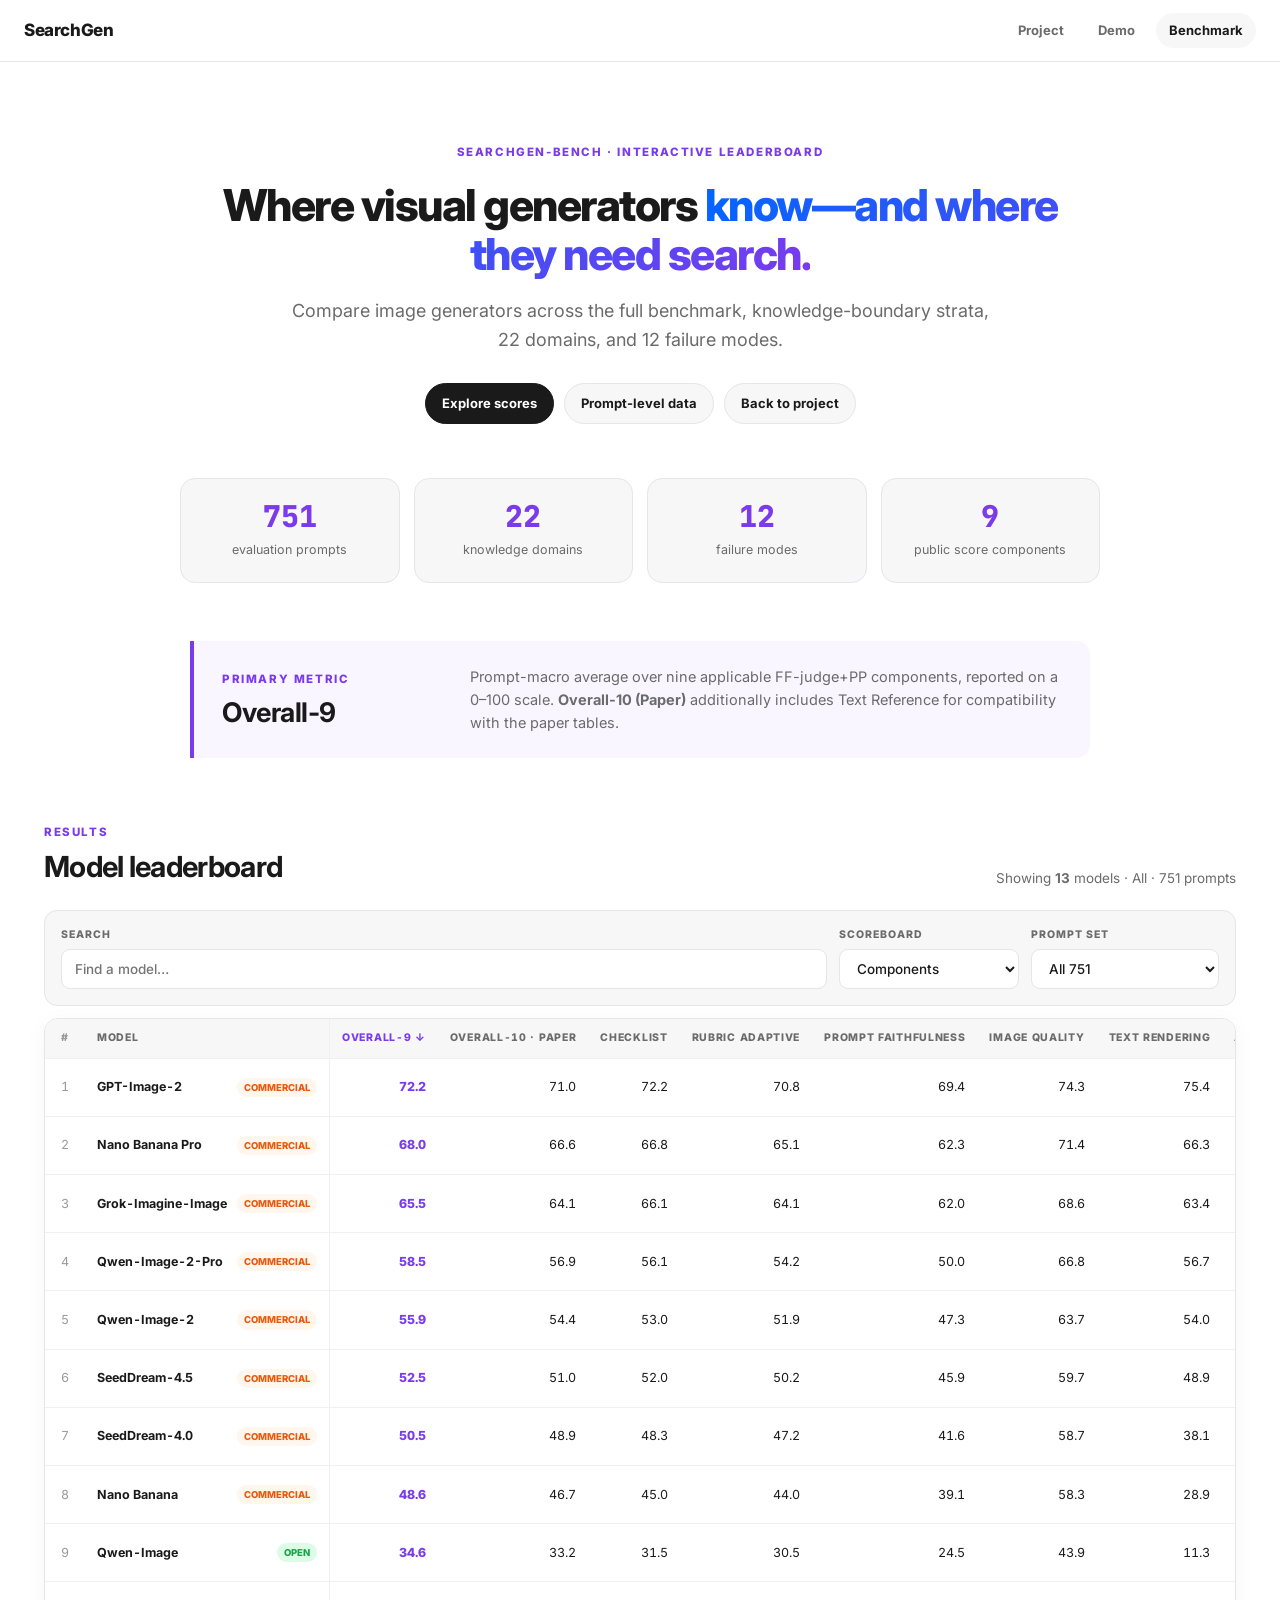
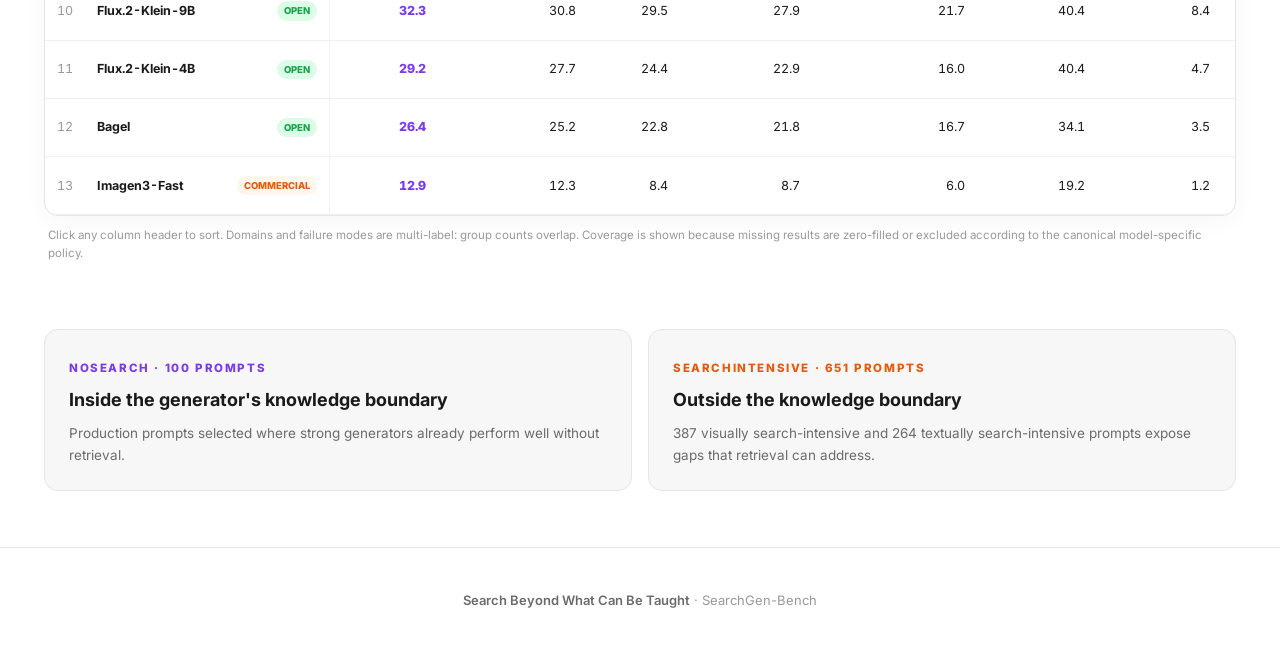
==== benchmark.html @ 84c3282c "Add interactive benchmark leaderboard" ====
<!DOCTYPE html>
<html lang="en">
<head>
<meta charset="UTF-8">
<meta name="viewport" content="width=device-width, initial-scale=1.0">
<title>SearchGen-Bench Leaderboard</title>
<meta name="description" content="SearchGen-Bench model rankings across nine evaluation components, search strata, domains, and failure modes.">
<link rel="preconnect" href="https://fonts.googleapis.com">
<link rel="preconnect" href="https://fonts.gstatic.com" crossorigin>
<link href="https://fonts.googleapis.com/css2?family=Inter:wght@300;400;500;600;700;800&family=JetBrains+Mono:wght@400;500;600&display=swap" rel="stylesheet">
<link rel="stylesheet" href="benchmark.css">
</head>
<body>
<nav class="topbar" aria-label="Primary navigation">
  <a class="brand" href="index.html">SearchGen</a>
  <div class="nav-links">
    <a href="index.html">Project</a>
    <a href="demo.html">Demo</a>
    <a class="active" href="benchmark.html" aria-current="page">Benchmark</a>
  </div>
</nav>

<header class="hero">
  <div class="kicker">SearchGen-Bench · Interactive Leaderboard</div>
  <h1>Where visual generators <span>know—and where they need search.</span></h1>
  <p>Compare image generators across the full benchmark, knowledge-boundary strata, 22 domains, and 12 failure modes.</p>
  <div class="hero-actions">
    <a class="button primary" href="#leaderboard">Explore scores</a>
    <a class="button" href="benchmark-data/prompt_scores.jsonl">Prompt-level data</a>
    <a class="button" href="index.html">Back to project</a>
  </div>
</header>

<main>
  <section class="stat-grid" aria-label="Benchmark summary">
    <article><strong>751</strong><span>evaluation prompts</span></article>
    <article><strong>22</strong><span>knowledge domains</span></article>
    <article><strong>12</strong><span>failure modes</span></article>
    <article><strong>9</strong><span>public score components</span></article>
  </section>

  <section class="metric-note">
    <div>
      <span class="eyebrow">Primary metric</span>
      <h2>Overall-9</h2>
    </div>
    <p>Prompt-macro average over nine applicable FF-judge+PP components, reported on a 0–100 scale. <strong>Overall-10 (Paper)</strong> additionally includes Text Reference for compatibility with the paper tables.</p>
  </section>

  <section id="leaderboard" class="leaderboard-section">
    <div class="section-heading">
      <div>
        <span class="eyebrow">Results</span>
        <h2>Model leaderboard</h2>
      </div>
      <p id="stats-summary">Loading benchmark data…</p>
    </div>

    <div class="controls">
      <label class="search-control">
        <span>Search</span>
        <input id="model-search" type="search" placeholder="Find a model…" autocomplete="off">
      </label>
      <label>
        <span>Scoreboard</span>
        <select id="board-select">
          <option value="components">Components</option>
          <option value="domains">Domains</option>
          <option value="failure_modes">Failure modes</option>
        </select>
      </label>
      <label id="stratum-control">
        <span>Prompt set</span>
        <select id="stratum-select">
          <option value="All">All 751</option>
          <option value="NoSearch">NoSearch · 100</option>
          <option value="SearchIntensive">SearchIntensive · 651</option>
          <option value="VisualSearch">VisualSearch · 387</option>
          <option value="TextualSearch">TextualSearch · 264</option>
        </select>
      </label>
    </div>

    <div class="table-shell">
      <div class="table-scroll" id="table-scroll">
        <table id="leaderboard-table">
          <thead><tr id="table-header"></tr></thead>
          <tbody id="table-body"><tr><td class="message-cell">Loading scores…</td></tr></tbody>
        </table>
      </div>
    </div>
    <p class="table-note">Click any column header to sort. Domains and failure modes are multi-label: group counts overlap. Coverage is shown because missing results are zero-filled or excluded according to the canonical model-specific policy.</p>
  </section>

  <section class="split-note">
    <article>
      <span class="eyebrow">NoSearch · 100 prompts</span>
      <h3>Inside the generator's knowledge boundary</h3>
      <p>Production prompts selected where strong generators already perform well without retrieval.</p>
    </article>
    <article>
      <span class="eyebrow orange">SearchIntensive · 651 prompts</span>
      <h3>Outside the knowledge boundary</h3>
      <p>387 visually search-intensive and 264 textually search-intensive prompts expose gaps that retrieval can address.</p>
    </article>
  </section>
</main>

<footer>
  <a href="index.html">Search Beyond What Can Be Taught</a> · SearchGen-Bench
</footer>
<script type="module" src="benchmark.js"></script>
</body>
</html>
---- benchmark.css ----
*{box-sizing:border-box;margin:0;padding:0}
:root{--bg:#fff;--surface:#f7f7f8;--border:#e5e5ea;--border-lt:#f0f0f0;--text:#1a1a1a;--text2:#6b6b6b;--text3:#999;--accent:#0066ff;--purple:#7c3aed;--green:#16a34a;--green-lt:#dcfce7;--orange:#ea580c;--orange-lt:#fff7ed;--maxw:1240px}
html{scroll-behavior:smooth}
body{background:var(--bg);color:var(--text);font-family:'Inter',-apple-system,sans-serif;line-height:1.6;-webkit-font-smoothing:antialiased}
a{color:var(--accent);text-decoration:none}
a:hover{text-decoration:none}
.topbar{position:sticky;top:0;z-index:50;display:flex;align-items:center;justify-content:space-between;height:62px;padding:0 max(24px,calc((100vw - var(--maxw))/2));background:rgba(255,255,255,.9);border-bottom:1px solid var(--border);backdrop-filter:blur(14px)}
.brand{font-size:17px;font-weight:800;color:var(--text);letter-spacing:-.4px}
.nav-links{display:flex;align-items:center;gap:8px}
.nav-links a{padding:7px 13px;border-radius:100px;color:var(--text2);font-size:13px;font-weight:700}
.nav-links a:hover,.nav-links a.active{background:var(--surface);color:var(--text)}
.hero{max-width:960px;margin:0 auto;padding:76px 24px 48px;text-align:center}
.kicker,.eyebrow{display:inline-block;color:var(--purple);font-size:11.5px;font-weight:800;letter-spacing:1.6px;text-transform:uppercase}
.hero h1{font-size:44px;line-height:1.12;letter-spacing:-1.5px;margin:17px 0 18px;font-weight:800}
.hero h1 span{background:linear-gradient(135deg,var(--accent),var(--purple));-webkit-background-clip:text;color:transparent}
.hero p{max-width:720px;margin:0 auto;color:var(--text2);font-size:18px}
.hero-actions{display:flex;flex-wrap:wrap;justify-content:center;gap:10px;margin-top:28px}
.button{display:inline-flex;align-items:center;padding:9px 16px;border:1px solid var(--border);border-radius:100px;background:var(--surface);color:var(--text);font-size:13px;font-weight:700}
.button:hover{background:#eee}
.button.primary{background:var(--text);border-color:var(--text);color:#fff}
main{max-width:var(--maxw);margin:0 auto;padding:0 24px 56px}
.stat-grid{display:grid;grid-template-columns:repeat(4,1fr);gap:14px;margin:6px auto 58px;max-width:920px}
.stat-grid article{padding:22px;border:1px solid var(--border);border-radius:15px;background:var(--surface);text-align:center}
.stat-grid strong{display:block;font:800 30px/1 'JetBrains Mono',monospace;color:var(--purple)}
.stat-grid span{display:block;margin-top:9px;color:var(--text2);font-size:12.5px}
.metric-note{display:grid;grid-template-columns:220px 1fr;gap:28px;align-items:center;max-width:900px;margin:0 auto 60px;padding:24px 28px;border-left:4px solid var(--purple);border-radius:0 14px 14px 0;background:#f9f6ff}
.metric-note h2{font-size:27px;letter-spacing:-.5px}
.metric-note p{color:var(--text2);font-size:14.5px}
.leaderboard-section{scroll-margin-top:80px}
.section-heading{display:flex;align-items:flex-end;justify-content:space-between;gap:20px;margin-bottom:20px}
.section-heading h2{font-size:29px;letter-spacing:-.7px}
.section-heading p{color:var(--text2);font-size:13.5px;text-align:right}
.controls{display:flex;align-items:flex-end;gap:12px;flex-wrap:wrap;padding:16px;margin-bottom:12px;border:1px solid var(--border);border-radius:13px;background:var(--surface)}
.controls label{display:flex;flex-direction:column;gap:5px}
.controls label>span{color:var(--text2);font-size:10.5px;font-weight:800;letter-spacing:1px;text-transform:uppercase}
.search-control{flex:1;min-width:220px}
input,select{height:40px;padding:0 13px;border:1px solid var(--border);border-radius:9px;background:#fff;color:var(--text);font:500 13.5px 'Inter',sans-serif}
select{min-width:180px}
input:focus,select:focus{outline:2px solid rgba(0,102,255,.2);border-color:var(--accent)}
[hidden]{display:none!important}
.table-shell{border:1px solid var(--border);border-radius:14px;overflow:hidden;background:#fff;box-shadow:0 5px 24px rgba(0,0,0,.04)}
.table-scroll{overflow-x:auto}
table{width:100%;min-width:1180px;border-collapse:collapse;font-variant-numeric:tabular-nums}
th,td{padding:11px 12px;border-bottom:1px solid var(--border-lt);white-space:nowrap;font-size:12.5px;text-align:right}
th{position:sticky;top:0;z-index:2;background:var(--surface);color:var(--text2);font-size:10.5px;font-weight:800;letter-spacing:.7px;text-transform:uppercase;cursor:pointer;user-select:none}
th:hover{color:var(--text)}
tbody tr:hover td{background:#fafafa}
.rank{width:48px;text-align:center;color:var(--text3)}
.model-col{position:sticky;left:0;z-index:1;min-width:215px;text-align:left;background:#fff;border-right:1px solid var(--border-lt)}
th.model-col{z-index:3;background:var(--surface)}
tbody tr:hover .model-col{background:#fafafa}
.model-cell{display:flex;align-items:center;justify-content:space-between;gap:10px}
.model-name{font-weight:700;color:var(--text)}
.model-type{padding:2px 7px;border-radius:100px;font-size:9.5px;font-weight:800;text-transform:uppercase}
.model-type.open{color:var(--green);background:var(--green-lt)}
.model-type.commercial{color:var(--orange);background:var(--orange-lt)}
.primary-score{color:var(--purple);font-weight:800}
.coverage-low{color:var(--orange);font-weight:700}
.coverage-count{display:block;color:var(--text3);font-size:9.5px}
.na{color:var(--text3)}
.message-cell{padding:60px;text-align:center;color:var(--text2)}
.table-note{margin:11px 4px 0;color:var(--text3);font-size:11.5px;line-height:1.55}
.split-note{display:grid;grid-template-columns:1fr 1fr;gap:16px;margin-top:66px}
.split-note article{padding:24px;border:1px solid var(--border);border-radius:14px;background:var(--surface)}
.split-note h3{margin:7px 0 8px;font-size:18px}
.split-note p{color:var(--text2);font-size:13.5px}
.eyebrow.orange{color:var(--orange)}
footer{text-align:center;padding:42px 24px 58px;border-top:1px solid var(--border);color:var(--text3);font-size:13px}
footer a{color:var(--text2);font-weight:600}
@media(max-width:760px){.hero{padding-top:52px}.hero h1{font-size:32px}.hero p{font-size:16px}.stat-grid{grid-template-columns:1fr 1fr}.metric-note{grid-template-columns:1fr}.section-heading{display:block}.section-heading p{text-align:left;margin-top:5px}.split-note{grid-template-columns:1fr}.nav-links a{padding:7px 9px}.controls label{width:100%}select{width:100%}}
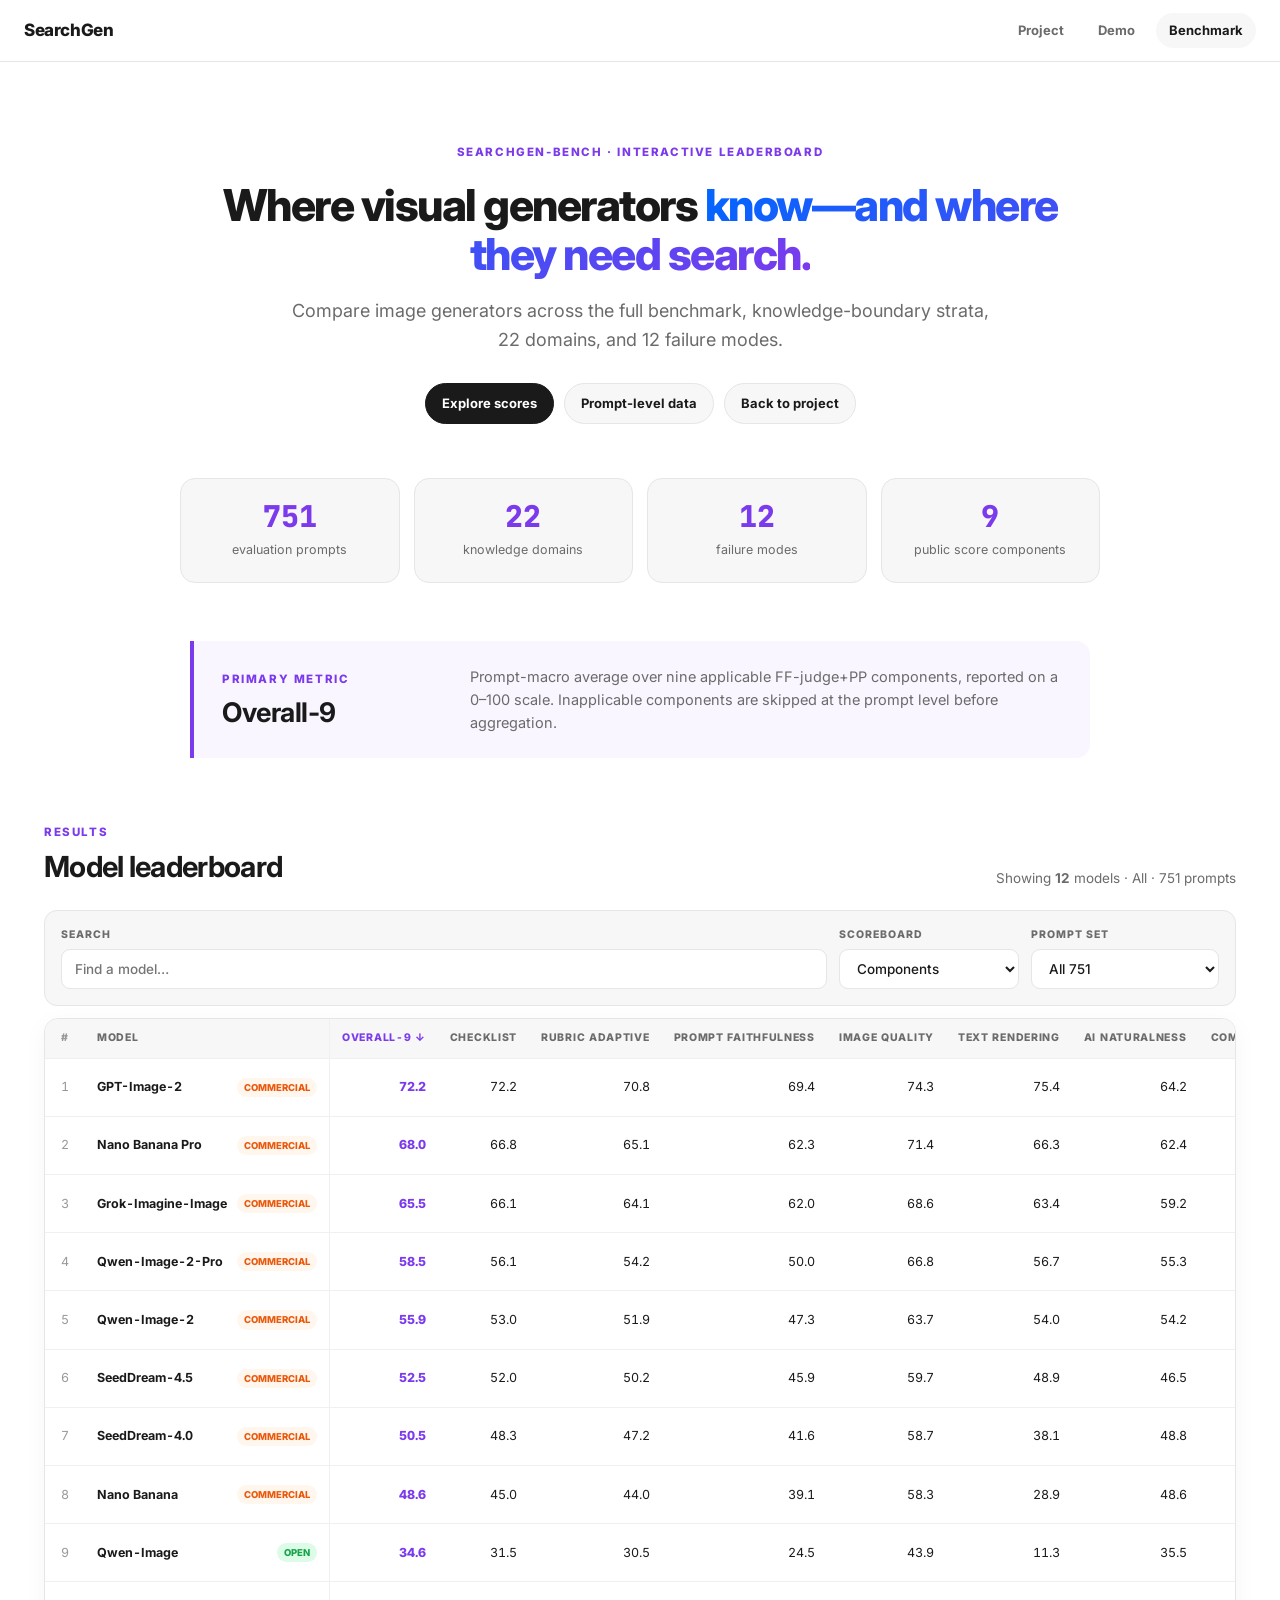
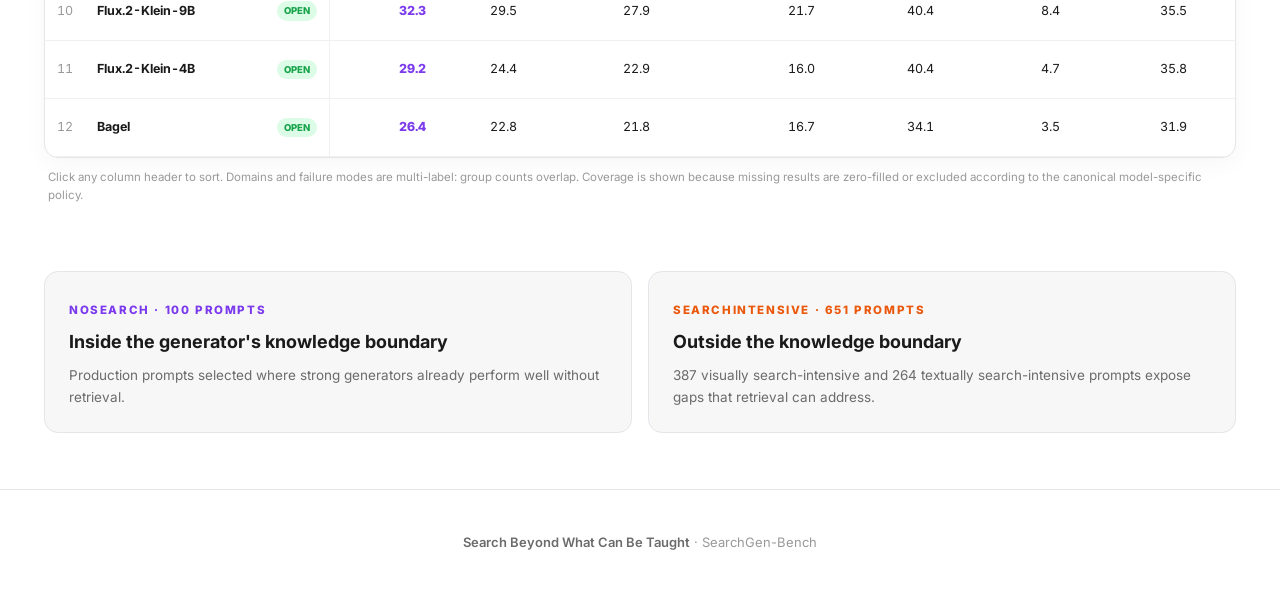
==== commit 4ef87c78: "Refine benchmark scores and taxonomy labels" ====
--- a/benchmark.html
+++ b/benchmark.html
@@ -44,7 +44,7 @@
       <span class="eyebrow">Primary metric</span>
       <h2>Overall-9</h2>
     </div>
-    <p>Prompt-macro average over nine applicable FF-judge+PP components, reported on a 0–100 scale. <strong>Overall-10 (Paper)</strong> additionally includes Text Reference for compatibility with the paper tables.</p>
+    <p>Prompt-macro average over nine applicable FF-judge+PP components, reported on a 0–100 scale. Inapplicable components are skipped at the prompt level before aggregation.</p>
   </section>
 
   <section id="leaderboard" class="leaderboard-section">
@@ -90,6 +90,58 @@
       </div>
     </div>
     <p class="table-note">Click any column header to sort. Domains and failure modes are multi-label: group counts overlap. Coverage is shown because missing results are zero-filled or excluded according to the canonical model-specific policy.</p>
+
+    <section id="domain-glossary" class="taxonomy-panel" hidden>
+      <div class="taxonomy-heading">
+        <div><span class="eyebrow">Reference</span><h3>Domain abbreviations</h3></div>
+        <p>Twenty-two content domains represented in SearchGen-Bench.</p>
+      </div>
+      <div class="glossary-grid">
+        <div><code>ABS</code><span><b>Abstract</b> — Abstract concepts, emotions, and symbolism.</span></div>
+        <div><code>ARC</code><span><b>Architecture</b> — Buildings, structures, interiors, and urban spaces.</span></div>
+        <div><code>ART</code><span><b>Art &amp; Design</b> — Artistic styles, illustration, visual design, and aesthetics.</span></div>
+        <div><code>COM</code><span><b>Commercial</b> — Advertising, branding, marketing, and product imagery.</span></div>
+        <div><code>CUL</code><span><b>Culture</b> — Cultural artifacts, traditions, heritage, and customs.</span></div>
+        <div><code>EDU</code><span><b>Education</b> — Educational diagrams and instructional content.</span></div>
+        <div><code>FAS</code><span><b>Fashion</b> — Apparel, accessories, style, and textiles.</span></div>
+        <div><code>FOO</code><span><b>Food</b> — Cuisine, dishes, ingredients, and culinary arts.</span></div>
+        <div><code>GAM</code><span><b>Gaming</b> — Video games, virtual worlds, and game characters.</span></div>
+        <div><code>HIS</code><span><b>History</b> — Historical events, figures, periods, and artifacts.</span></div>
+        <div><code>INF</code><span><b>Information Design</b> — Data visualization, infographics, and diagrams.</span></div>
+        <div><code>MED</code><span><b>Medical</b> — Anatomy, medical illustration, and health.</span></div>
+        <div><code>MIL</code><span><b>Military</b> — Weapons, military equipment, and warfare.</span></div>
+        <div><code>MUS</code><span><b>Music</b> — Instruments, performances, and music-related imagery.</span></div>
+        <div><code>OBJ</code><span><b>Objects</b> — Products, everyday objects, and artifacts.</span></div>
+        <div><code>OTH</code><span><b>Other</b> — Miscellaneous or uncategorized content.</span></div>
+        <div><code>PEO</code><span><b>People</b> — Portraits, human figures, and fashion on people.</span></div>
+        <div><code>PSY</code><span><b>Psychology</b> — Mental states and psychological concepts.</span></div>
+        <div><code>SCI</code><span><b>Science &amp; Nature</b> — Biology, physics, natural phenomena, and scientific illustration.</span></div>
+        <div><code>SPO</code><span><b>Sports</b> — Athletics, sports, fitness, and recreation.</span></div>
+        <div><code>TEC</code><span><b>Technology</b> — Devices, interfaces, software, and technical diagrams.</span></div>
+        <div><code>TXT</code><span><b>Text &amp; Typography</b> — Text-heavy content, calligraphy, typography, and signage.</span></div>
+      </div>
+    </section>
+
+    <section id="failure-glossary" class="taxonomy-panel" hidden>
+      <div class="taxonomy-heading">
+        <div><span class="eyebrow">Reference</span><h3>Failure-mode abbreviations</h3></div>
+        <p>Twelve recurring categories distilled from real production requests.</p>
+      </div>
+      <div class="glossary-grid">
+        <div><code>TK-R</code><span><b>Temporal — Recent</b> — Newly emerged or recently changed entities, events, products, and trends.</span></div>
+        <div><code>TK-C</code><span><b>Temporal — Current</b> — Up-to-date states such as rankings, live events, locations, or social conditions.</span></div>
+        <div><code>EIK</code><span><b>Entity &amp; IP Knowledge</b> — Accurate identity and appearance of named people, characters, brands, products, or landmarks.</span></div>
+        <div><code>CSV</code><span><b>Concept &amp; Symbol Visualization</b> — Precise concepts, flags, symbols, and diagrams requiring exact representation.</span></div>
+        <div><code>FHA</code><span><b>Factual &amp; Historical Accuracy</b> — Correct facts, periods, artifacts, scientific details, and historical depictions.</span></div>
+        <div><code>CS</code><span><b>Cultural Specificity</b> — Authentic culture-bound practices, aesthetics, artifacts, and conventions.</span></div>
+        <div><code>VUR</code><span><b>Visual / UI / UX</b> — Specific interfaces, layouts, rendering conventions, spatial logic, and visual relationships.</span></div>
+        <div><code>DVZ</code><span><b>Data Visualization</b> — Accurate charts, graphs, timelines, diagrams, and infographics.</span></div>
+        <div><code>THG</code><span><b>Text / Typography</b> — Correct, readable, and stylistically appropriate text rendered inside images.</span></div>
+        <div><code>CCS</code><span><b>Complex Composite</b> — Coherent multi-element scenes, spatial arrangements, and cross-concept compositions.</span></div>
+        <div><code>VUA</code><span><b>Vague / Abstract</b> — Visualizing underspecified ideas, moods, metaphors, and abstract concepts.</span></div>
+        <div><code>IRR</code><span><b>Implicit Reasoning</b> — Requirements that must be inferred rather than stated directly, including contextual and relational constraints.</span></div>
+      </div>
+    </section>
   </section>
 
   <section class="split-note">
--- a/benchmark.css
+++ b/benchmark.css
@@ -60,6 +60,15 @@
 .na{color:var(--text3)}
 .message-cell{padding:60px;text-align:center;color:var(--text2)}
 .table-note{margin:11px 4px 0;color:var(--text3);font-size:11.5px;line-height:1.55}
+.taxonomy-panel{margin-top:24px;padding:22px;border:1px solid var(--border);border-radius:14px;background:var(--surface)}
+.taxonomy-heading{display:flex;align-items:flex-end;justify-content:space-between;gap:20px;margin-bottom:16px}
+.taxonomy-heading h3{font-size:20px;letter-spacing:-.35px}
+.taxonomy-heading p{max-width:390px;color:var(--text2);font-size:12.5px;text-align:right}
+.glossary-grid{display:grid;grid-template-columns:1fr 1fr;gap:8px 22px}
+.glossary-grid>div{display:grid;grid-template-columns:54px 1fr;gap:10px;align-items:start;padding:9px 0;border-top:1px solid var(--border)}
+.glossary-grid code{color:var(--purple);font:700 12px 'JetBrains Mono',monospace}
+.glossary-grid span{color:var(--text2);font-size:12px;line-height:1.5}
+.glossary-grid b{color:var(--text);font-weight:700}
 .split-note{display:grid;grid-template-columns:1fr 1fr;gap:16px;margin-top:66px}
 .split-note article{padding:24px;border:1px solid var(--border);border-radius:14px;background:var(--surface)}
 .split-note h3{margin:7px 0 8px;font-size:18px}
@@ -67,4 +76,4 @@
 .eyebrow.orange{color:var(--orange)}
 footer{text-align:center;padding:42px 24px 58px;border-top:1px solid var(--border);color:var(--text3);font-size:13px}
 footer a{color:var(--text2);font-weight:600}
-@media(max-width:760px){.hero{padding-top:52px}.hero h1{font-size:32px}.hero p{font-size:16px}.stat-grid{grid-template-columns:1fr 1fr}.metric-note{grid-template-columns:1fr}.section-heading{display:block}.section-heading p{text-align:left;margin-top:5px}.split-note{grid-template-columns:1fr}.nav-links a{padding:7px 9px}.controls label{width:100%}select{width:100%}}
+@media(max-width:760px){.hero{padding-top:52px}.hero h1{font-size:32px}.hero p{font-size:16px}.stat-grid{grid-template-columns:1fr 1fr}.metric-note{grid-template-columns:1fr}.section-heading,.taxonomy-heading{display:block}.section-heading p,.taxonomy-heading p{text-align:left;margin-top:5px}.glossary-grid{grid-template-columns:1fr}.split-note{grid-template-columns:1fr}.nav-links a{padding:7px 9px}.controls label{width:100%}select{width:100%}}
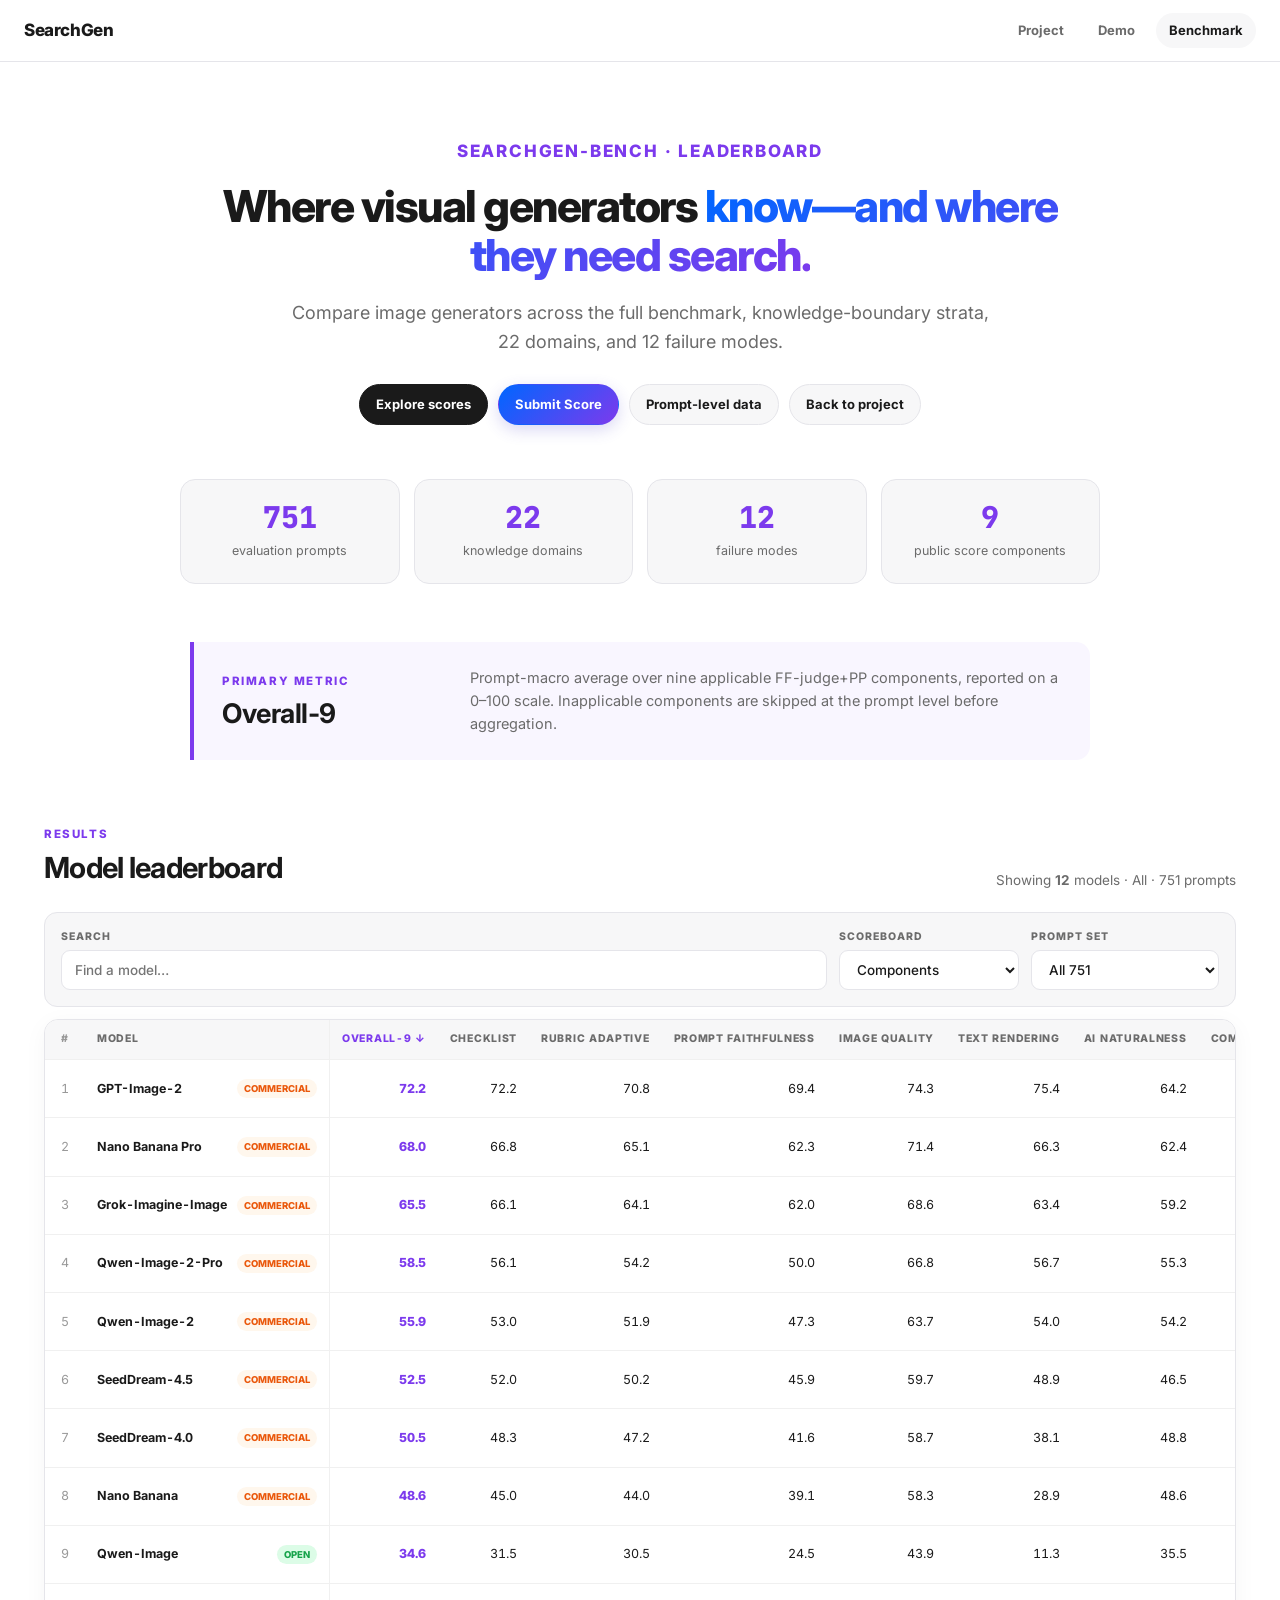
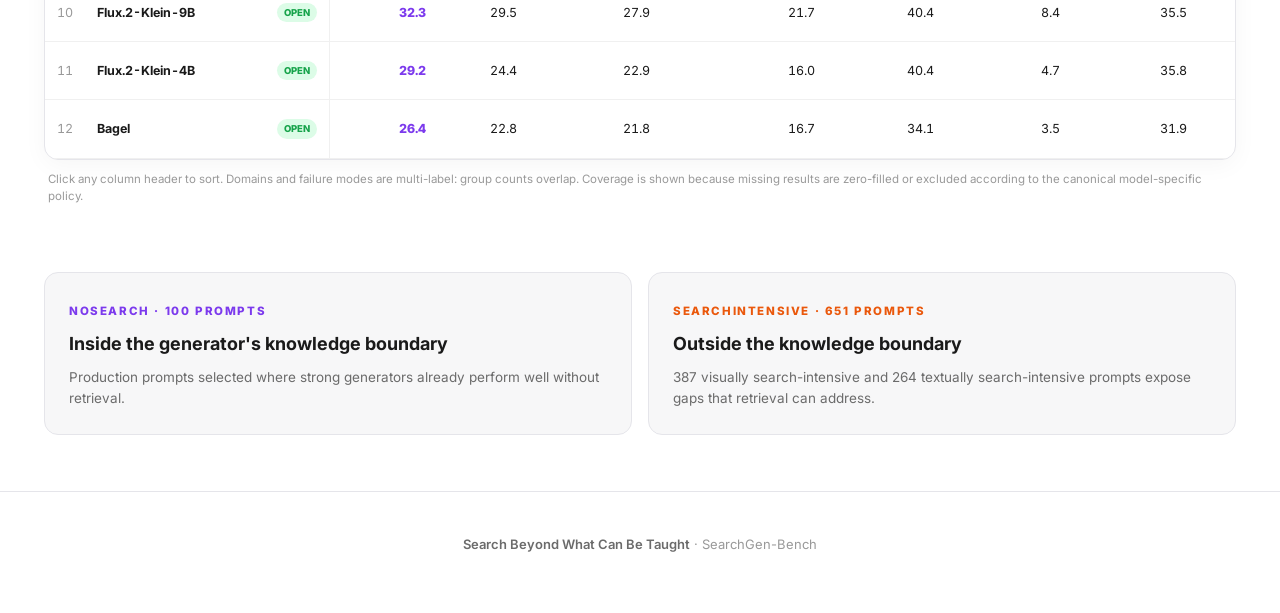
==== commit 2a1b5db0: "Add benchmark score submission action" ====
--- a/benchmark.html
+++ b/benchmark.html
@@ -21,11 +21,12 @@
 </nav>
 
 <header class="hero">
-  <div class="kicker">SearchGen-Bench · Interactive Leaderboard</div>
+  <div class="kicker">SearchGen-Bench · LeaderBoard</div>
   <h1>Where visual generators <span>know—and where they need search.</span></h1>
   <p>Compare image generators across the full benchmark, knowledge-boundary strata, 22 domains, and 12 failure modes.</p>
   <div class="hero-actions">
     <a class="button primary" href="#leaderboard">Explore scores</a>
+    <a class="button submit" href="mailto:jasper.whz@outlook.com?subject=SearchGen-Bench%20Score%20Submission&amp;body=Hello%2C%0A%0AI%20would%20like%20to%20submit%20a%20score%20to%20SearchGen-Bench.%0A%0AModel%20name%3A%0AOrganization%3A%0AContact%3A%0AResult%20or%20artifact%20link%3A%0A%0AThank%20you.">Submit Score</a>
     <a class="button" href="benchmark-data/prompt_scores.jsonl">Prompt-level data</a>
     <a class="button" href="index.html">Back to project</a>
   </div>
--- a/benchmark.css
+++ b/benchmark.css
@@ -11,6 +11,7 @@
 .nav-links a:hover,.nav-links a.active{background:var(--surface);color:var(--text)}
 .hero{max-width:960px;margin:0 auto;padding:76px 24px 48px;text-align:center}
 .kicker,.eyebrow{display:inline-block;color:var(--purple);font-size:11.5px;font-weight:800;letter-spacing:1.6px;text-transform:uppercase}
+.hero .kicker{font-size:17px;letter-spacing:1.8px}
 .hero h1{font-size:44px;line-height:1.12;letter-spacing:-1.5px;margin:17px 0 18px;font-weight:800}
 .hero h1 span{background:linear-gradient(135deg,var(--accent),var(--purple));-webkit-background-clip:text;color:transparent}
 .hero p{max-width:720px;margin:0 auto;color:var(--text2);font-size:18px}
@@ -18,6 +19,8 @@
 .button{display:inline-flex;align-items:center;padding:9px 16px;border:1px solid var(--border);border-radius:100px;background:var(--surface);color:var(--text);font-size:13px;font-weight:700}
 .button:hover{background:#eee}
 .button.primary{background:var(--text);border-color:var(--text);color:#fff}
+.button.submit{background:linear-gradient(135deg,var(--accent),var(--purple));border-color:transparent;color:#fff;box-shadow:0 5px 16px rgba(70,60,200,.2)}
+.button.submit:hover{box-shadow:0 8px 22px rgba(70,60,200,.32);transform:translateY(-1px)}
 main{max-width:var(--maxw);margin:0 auto;padding:0 24px 56px}
 .stat-grid{display:grid;grid-template-columns:repeat(4,1fr);gap:14px;margin:6px auto 58px;max-width:920px}
 .stat-grid article{padding:22px;border:1px solid var(--border);border-radius:15px;background:var(--surface);text-align:center}
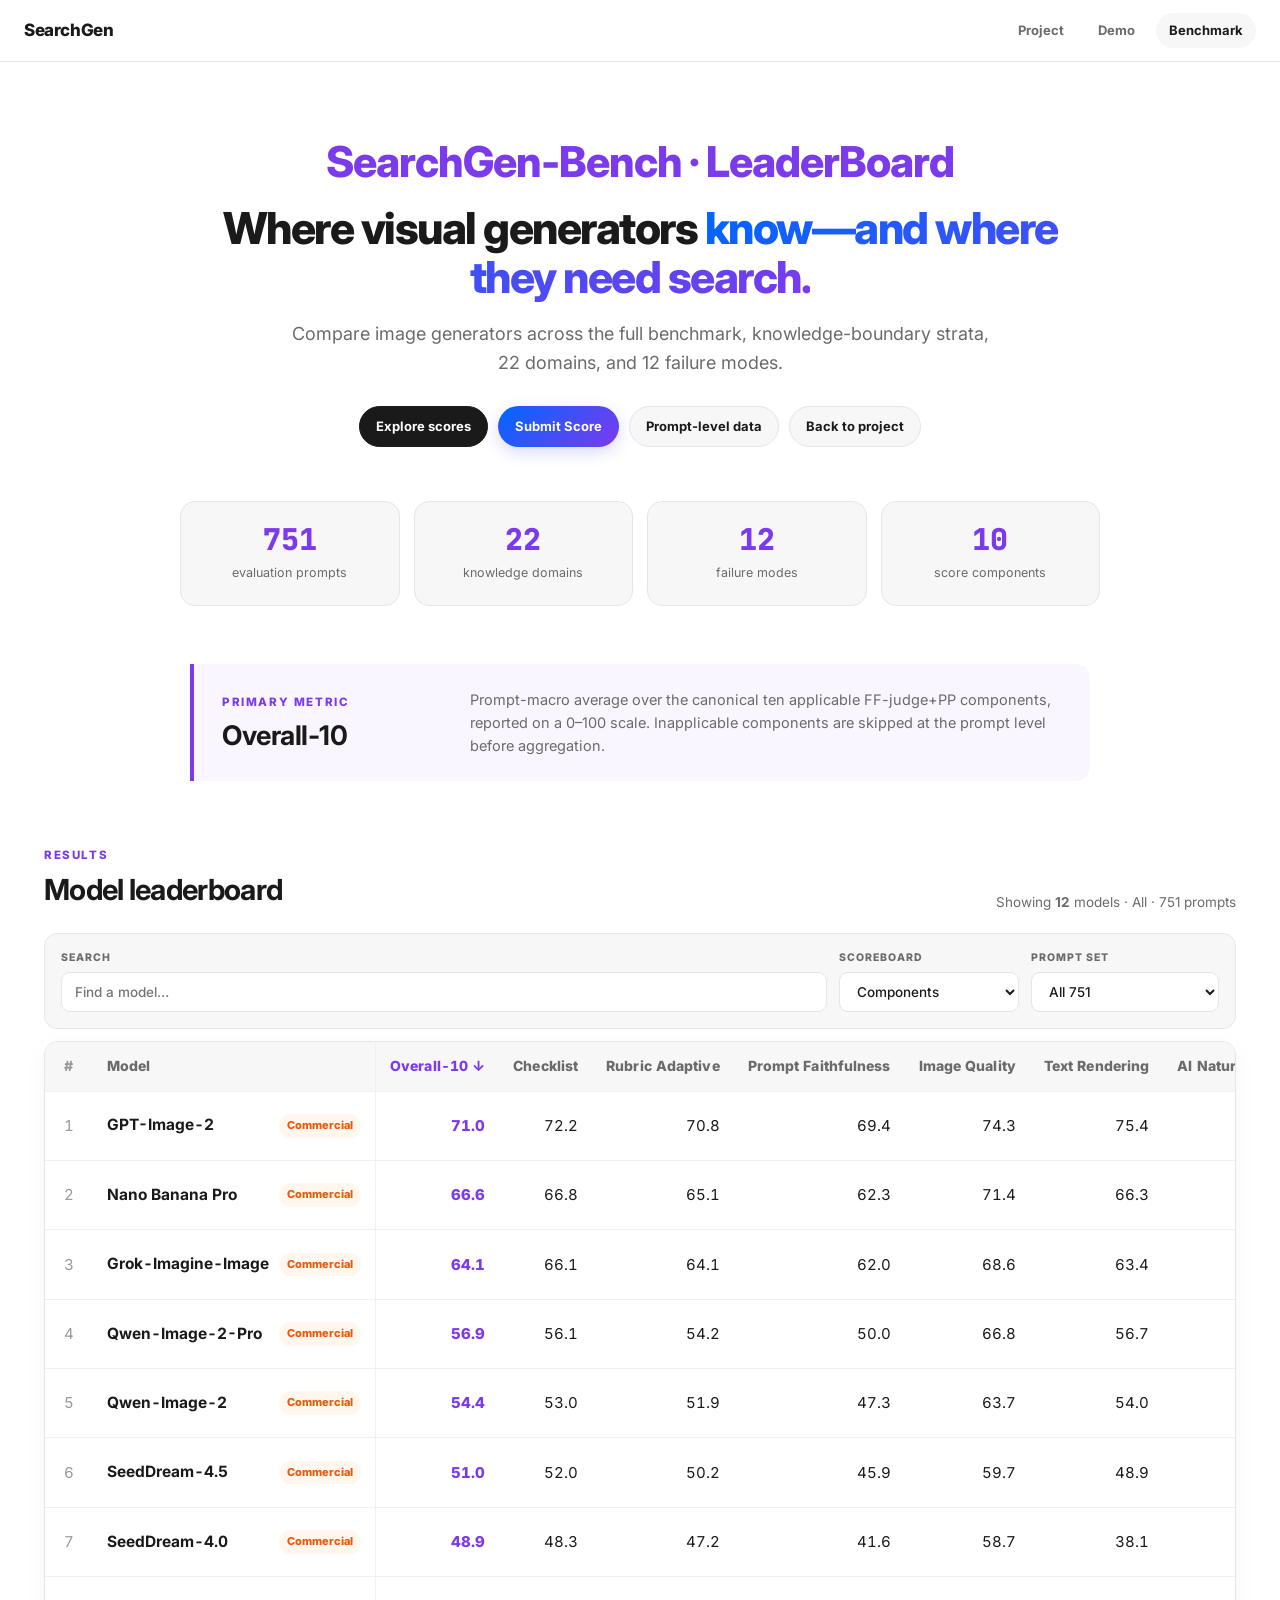
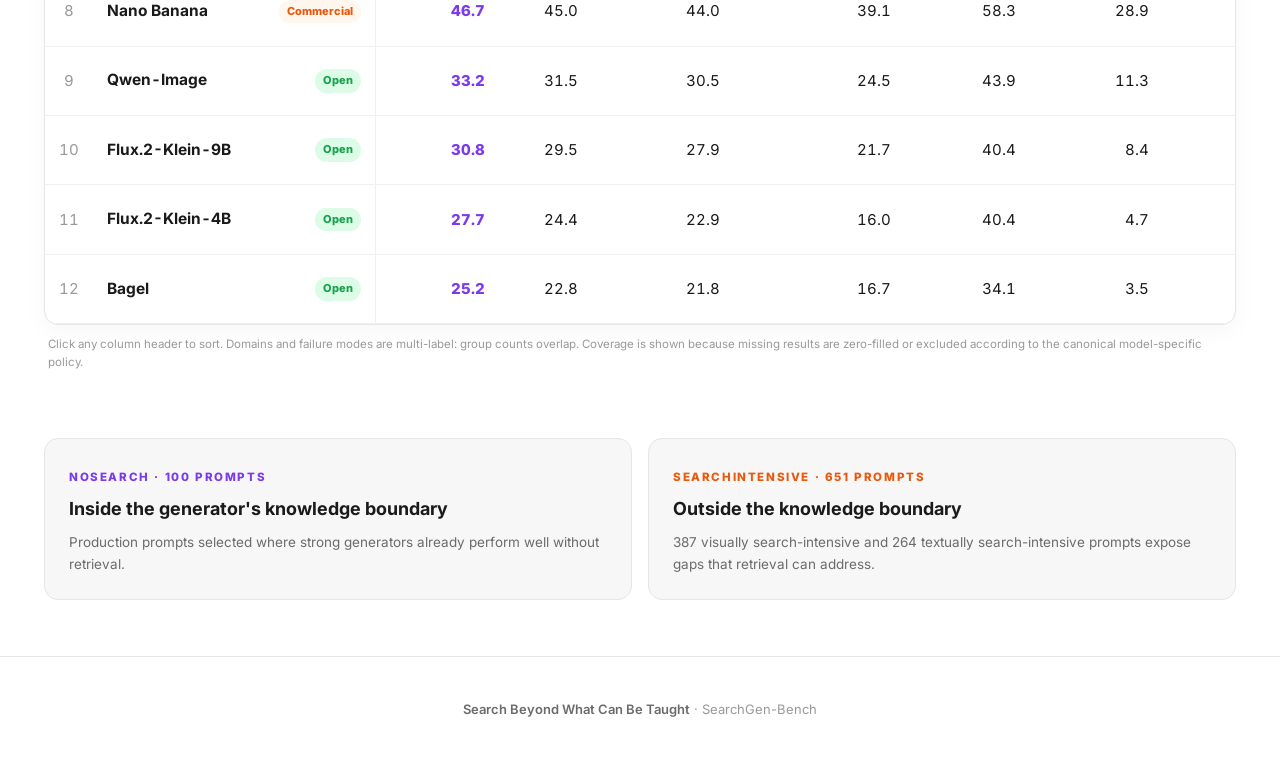
==== commit 9dcd53ba: "Update benchmark to ten-component scoring" ====
--- a/benchmark.html
+++ b/benchmark.html
@@ -4,7 +4,7 @@
 <meta charset="UTF-8">
 <meta name="viewport" content="width=device-width, initial-scale=1.0">
 <title>SearchGen-Bench Leaderboard</title>
-<meta name="description" content="SearchGen-Bench model rankings across nine evaluation components, search strata, domains, and failure modes.">
+<meta name="description" content="SearchGen-Bench model rankings across ten evaluation components, search strata, domains, and failure modes.">
 <link rel="preconnect" href="https://fonts.googleapis.com">
 <link rel="preconnect" href="https://fonts.gstatic.com" crossorigin>
 <link href="https://fonts.googleapis.com/css2?family=Inter:wght@300;400;500;600;700;800&family=JetBrains+Mono:wght@400;500;600&display=swap" rel="stylesheet">
@@ -37,15 +37,15 @@
     <article><strong>751</strong><span>evaluation prompts</span></article>
     <article><strong>22</strong><span>knowledge domains</span></article>
     <article><strong>12</strong><span>failure modes</span></article>
-    <article><strong>9</strong><span>public score components</span></article>
+    <article><strong>10</strong><span>score components</span></article>
   </section>
 
   <section class="metric-note">
     <div>
       <span class="eyebrow">Primary metric</span>
-      <h2>Overall-9</h2>
+      <h2>Overall-10</h2>
     </div>
-    <p>Prompt-macro average over nine applicable FF-judge+PP components, reported on a 0–100 scale. Inapplicable components are skipped at the prompt level before aggregation.</p>
+    <p>Prompt-macro average over the canonical ten applicable FF-judge+PP components, reported on a 0–100 scale. Inapplicable components are skipped at the prompt level before aggregation.</p>
   </section>
 
   <section id="leaderboard" class="leaderboard-section">
--- a/benchmark.css
+++ b/benchmark.css
@@ -11,7 +11,7 @@
 .nav-links a:hover,.nav-links a.active{background:var(--surface);color:var(--text)}
 .hero{max-width:960px;margin:0 auto;padding:76px 24px 48px;text-align:center}
 .kicker,.eyebrow{display:inline-block;color:var(--purple);font-size:11.5px;font-weight:800;letter-spacing:1.6px;text-transform:uppercase}
-.hero .kicker{font-size:17px;letter-spacing:1.8px}
+.hero .kicker{font-size:42.5px;line-height:1.15;letter-spacing:-1px;text-transform:none}
 .hero h1{font-size:44px;line-height:1.12;letter-spacing:-1.5px;margin:17px 0 18px;font-weight:800}
 .hero h1 span{background:linear-gradient(135deg,var(--accent),var(--purple));-webkit-background-clip:text;color:transparent}
 .hero p{max-width:720px;margin:0 auto;color:var(--text2);font-size:18px}
@@ -44,8 +44,8 @@
 .table-shell{border:1px solid var(--border);border-radius:14px;overflow:hidden;background:#fff;box-shadow:0 5px 24px rgba(0,0,0,.04)}
 .table-scroll{overflow-x:auto}
 table{width:100%;min-width:1180px;border-collapse:collapse;font-variant-numeric:tabular-nums}
-th,td{padding:11px 12px;border-bottom:1px solid var(--border-lt);white-space:nowrap;font-size:12.5px;text-align:right}
-th{position:sticky;top:0;z-index:2;background:var(--surface);color:var(--text2);font-size:10.5px;font-weight:800;letter-spacing:.7px;text-transform:uppercase;cursor:pointer;user-select:none}
+th,td{padding:13px 14px;border-bottom:1px solid var(--border-lt);white-space:nowrap;font-size:15px;text-align:right}
+th{position:sticky;top:0;z-index:2;background:var(--surface);color:var(--text2);font-size:14px;font-weight:800;letter-spacing:.1px;text-transform:none;cursor:pointer;user-select:none}
 th:hover{color:var(--text)}
 tbody tr:hover td{background:#fafafa}
 .rank{width:48px;text-align:center;color:var(--text3)}
@@ -53,13 +53,13 @@
 th.model-col{z-index:3;background:var(--surface)}
 tbody tr:hover .model-col{background:#fafafa}
 .model-cell{display:flex;align-items:center;justify-content:space-between;gap:10px}
-.model-name{font-weight:700;color:var(--text)}
-.model-type{padding:2px 7px;border-radius:100px;font-size:9.5px;font-weight:800;text-transform:uppercase}
+.model-name{font-size:15.5px;font-weight:700;color:var(--text)}
+.model-type{padding:3px 8px;border-radius:100px;font-size:11px;font-weight:800;text-transform:none}
 .model-type.open{color:var(--green);background:var(--green-lt)}
 .model-type.commercial{color:var(--orange);background:var(--orange-lt)}
 .primary-score{color:var(--purple);font-weight:800}
 .coverage-low{color:var(--orange);font-weight:700}
-.coverage-count{display:block;color:var(--text3);font-size:9.5px}
+.coverage-count{display:block;color:var(--text3);font-size:11.5px}
 .na{color:var(--text3)}
 .message-cell{padding:60px;text-align:center;color:var(--text2)}
 .table-note{margin:11px 4px 0;color:var(--text3);font-size:11.5px;line-height:1.55}
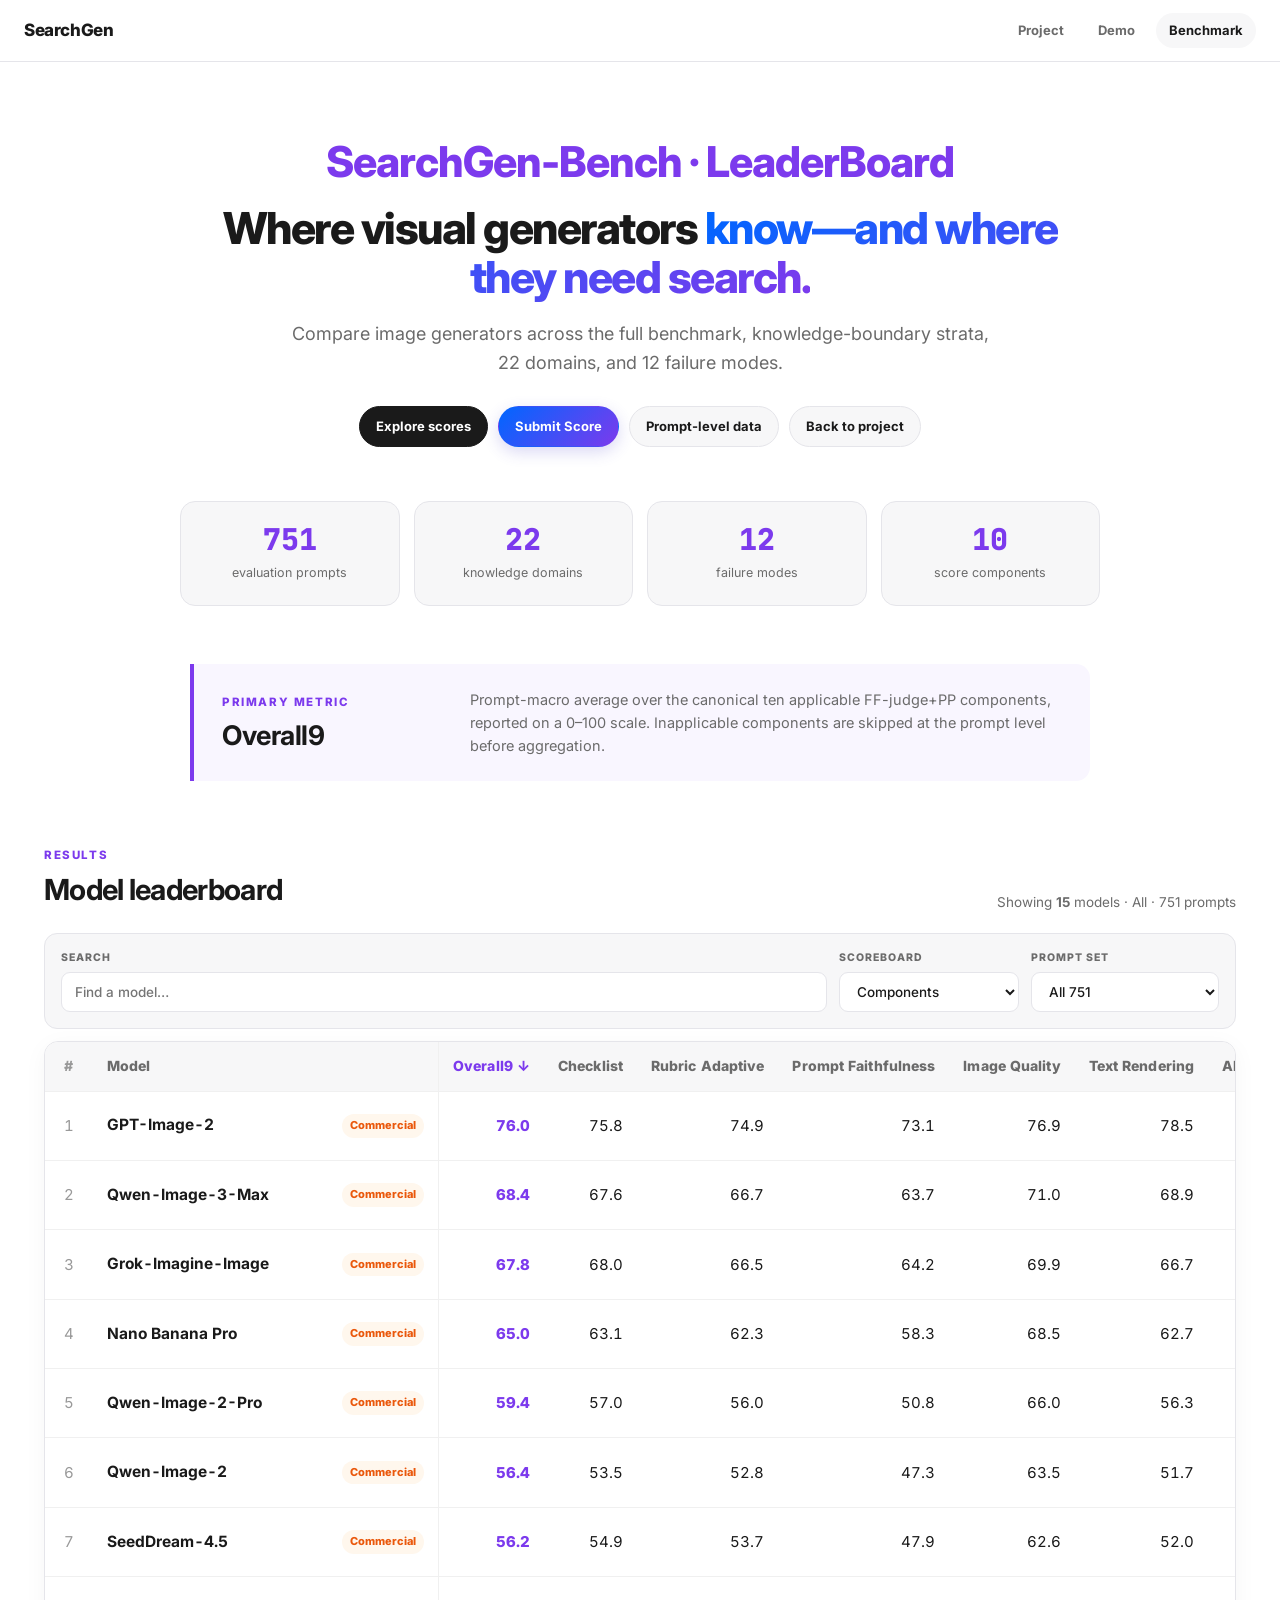
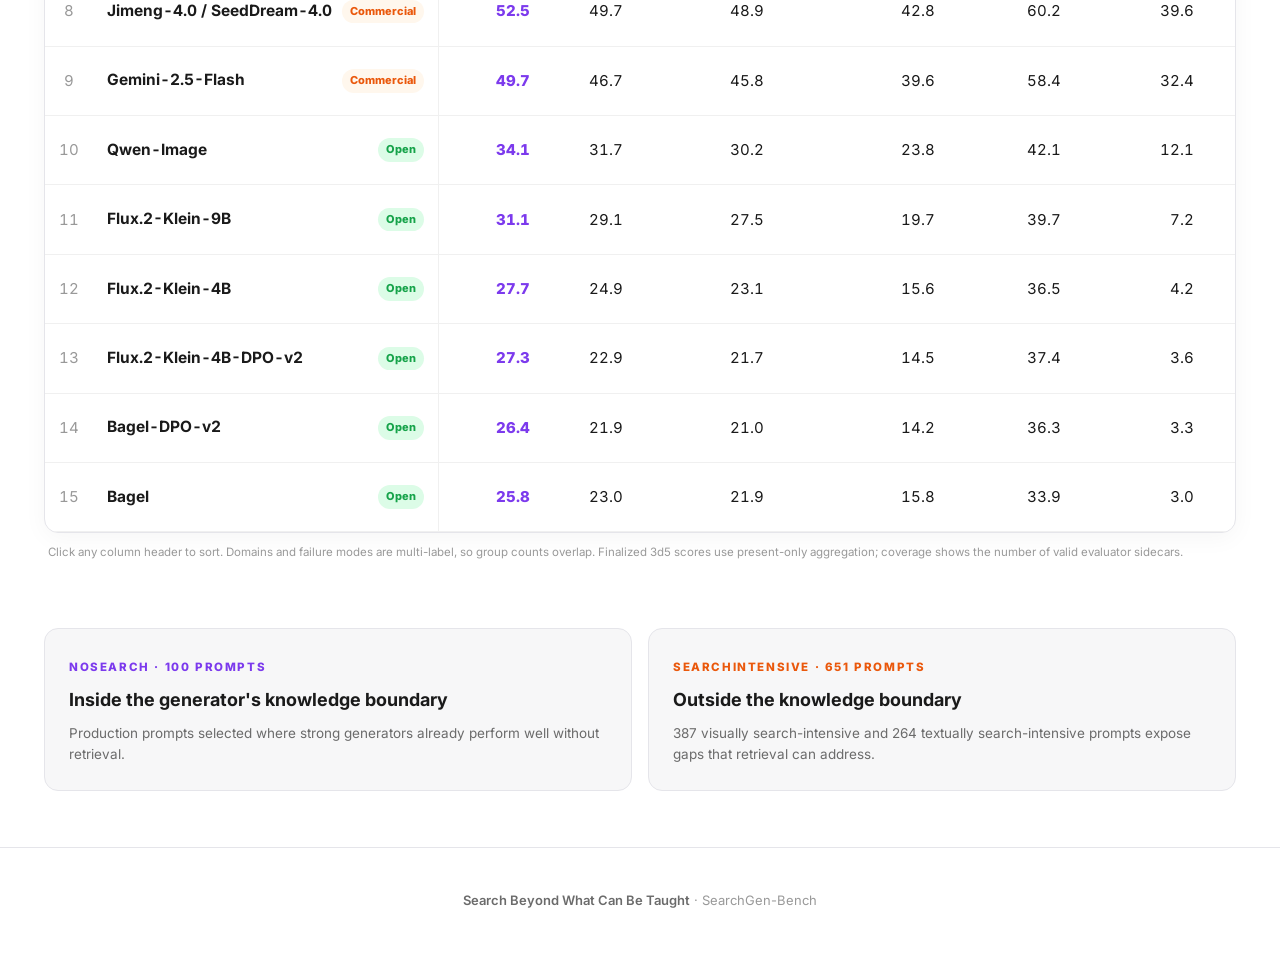
==== commit d5a0198c: "Checkpoint staged 3d5 website refresh" ====
--- a/benchmark.html
+++ b/benchmark.html
@@ -43,7 +43,7 @@
   <section class="metric-note">
     <div>
       <span class="eyebrow">Primary metric</span>
-      <h2>Overall-10</h2>
+      <h2>Overall9</h2>
     </div>
     <p>Prompt-macro average over the canonical ten applicable FF-judge+PP components, reported on a 0–100 scale. Inapplicable components are skipped at the prompt level before aggregation.</p>
   </section>
@@ -90,7 +90,7 @@
         </table>
       </div>
     </div>
-    <p class="table-note">Click any column header to sort. Domains and failure modes are multi-label: group counts overlap. Coverage is shown because missing results are zero-filled or excluded according to the canonical model-specific policy.</p>
+    <p class="table-note">Click any column header to sort. Domains and failure modes are multi-label, so group counts overlap. Finalized 3d5 scores use present-only aggregation; coverage shows the number of valid evaluator sidecars.</p>
 
     <section id="domain-glossary" class="taxonomy-panel" hidden>
       <div class="taxonomy-heading">
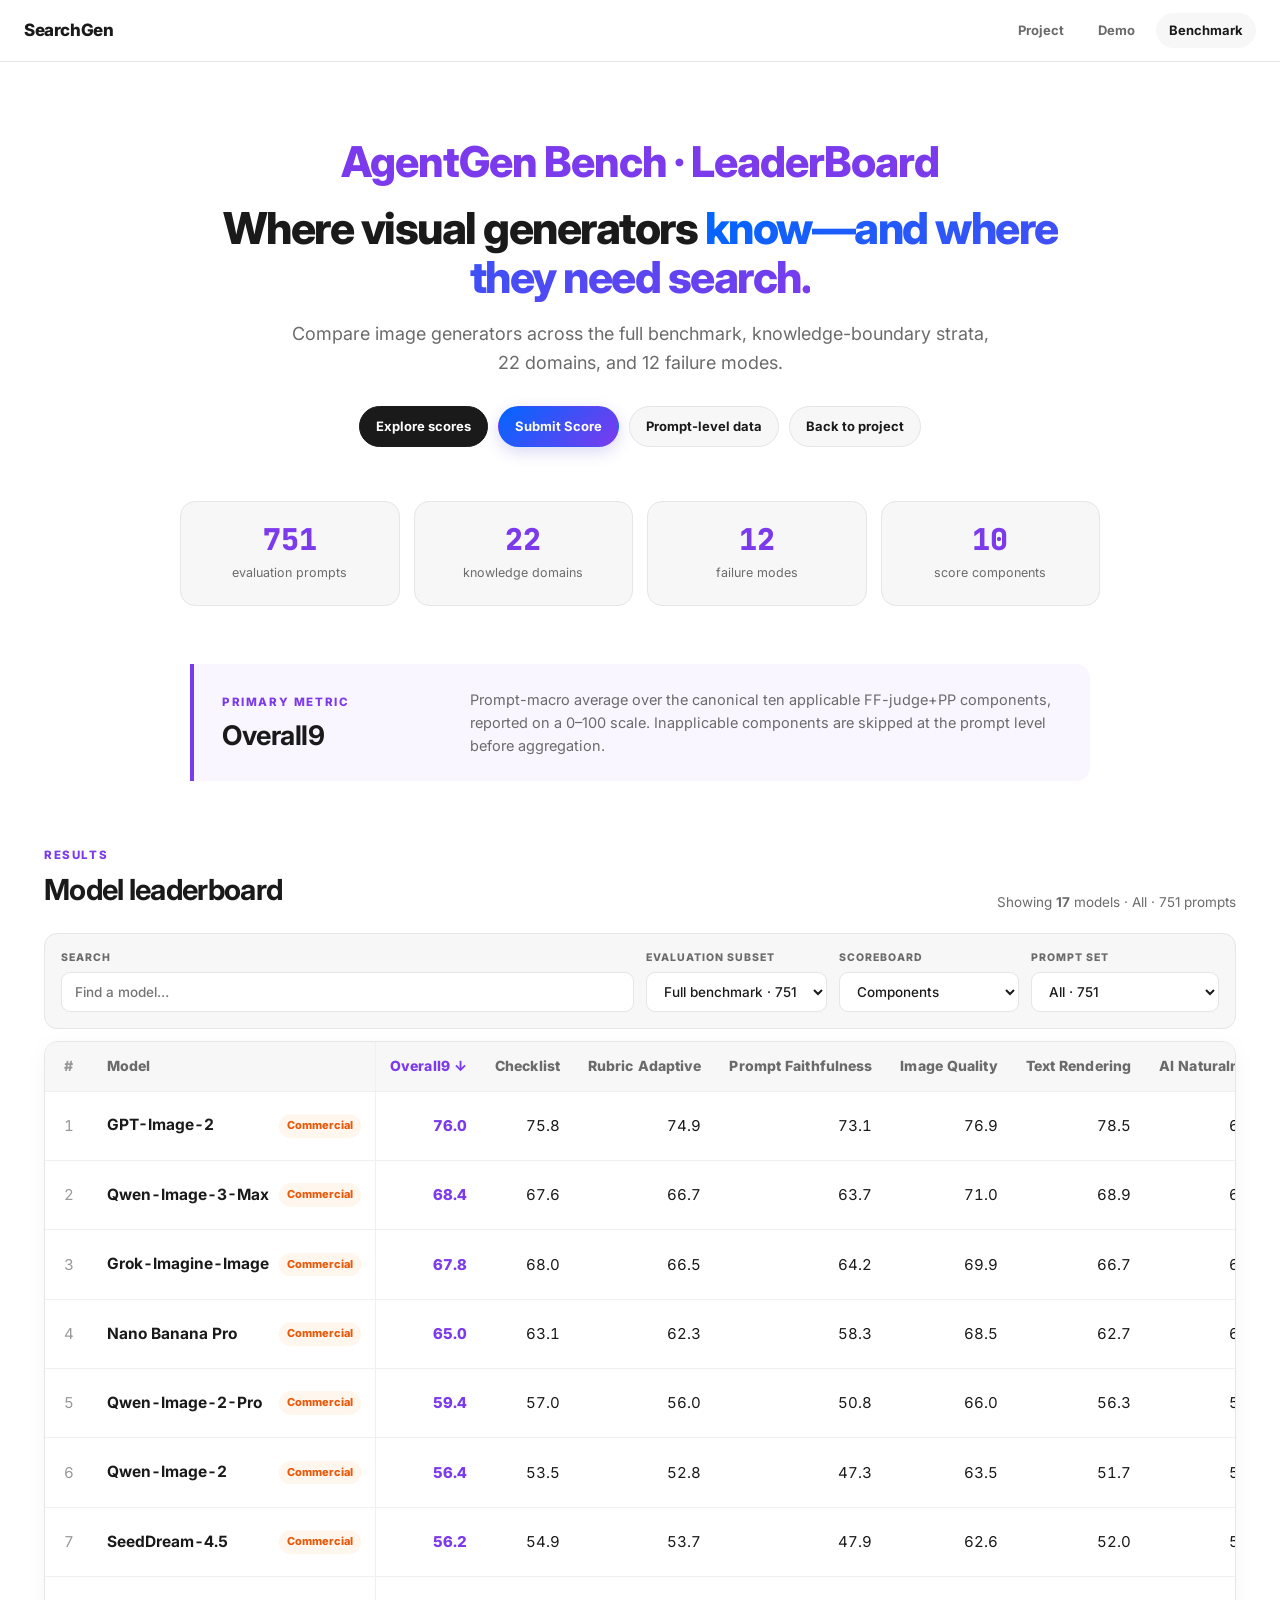
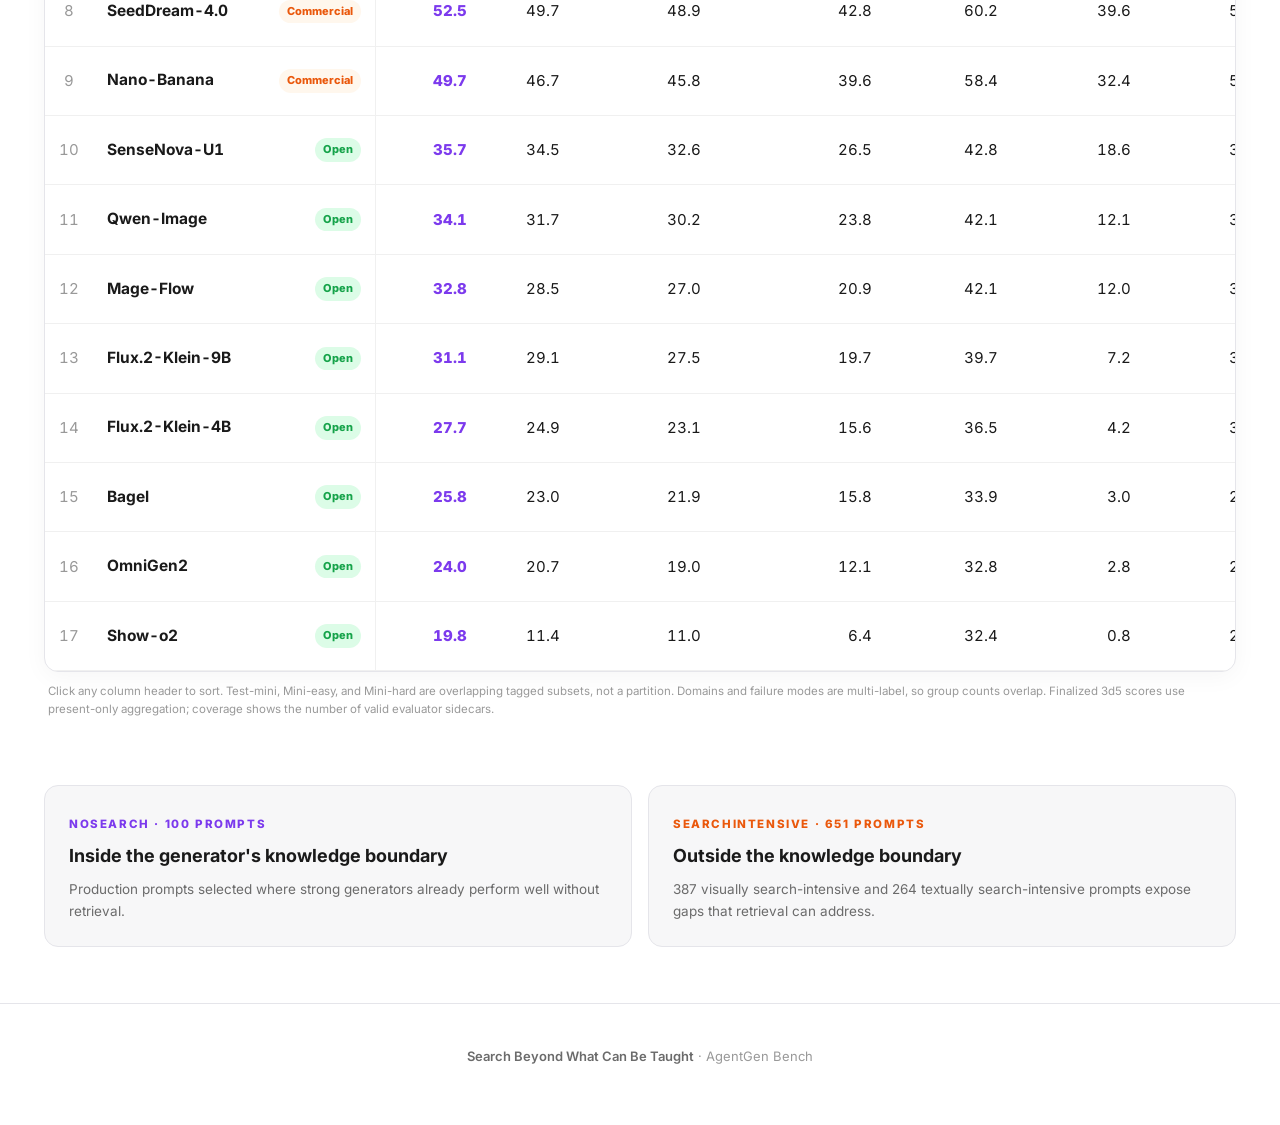
==== commit 631ade17: "Add benchmark subsets and rename AgentGen Bench" ====
--- a/benchmark.html
+++ b/benchmark.html
@@ -3,8 +3,8 @@
 <head>
 <meta charset="UTF-8">
 <meta name="viewport" content="width=device-width, initial-scale=1.0">
-<title>SearchGen-Bench Leaderboard</title>
-<meta name="description" content="SearchGen-Bench model rankings across ten evaluation components, search strata, domains, and failure modes.">
+<title>AgentGen Bench Leaderboard</title>
+<meta name="description" content="AgentGen Bench model rankings across ten evaluation components, search strata, domains, and failure modes.">
 <link rel="preconnect" href="https://fonts.googleapis.com">
 <link rel="preconnect" href="https://fonts.gstatic.com" crossorigin>
 <link href="https://fonts.googleapis.com/css2?family=Inter:wght@300;400;500;600;700;800&family=JetBrains+Mono:wght@400;500;600&display=swap" rel="stylesheet">
@@ -21,12 +21,12 @@
 </nav>
 
 <header class="hero">
-  <div class="kicker">SearchGen-Bench · LeaderBoard</div>
+  <div class="kicker">AgentGen Bench · LeaderBoard</div>
   <h1>Where visual generators <span>know—and where they need search.</span></h1>
   <p>Compare image generators across the full benchmark, knowledge-boundary strata, 22 domains, and 12 failure modes.</p>
   <div class="hero-actions">
     <a class="button primary" href="#leaderboard">Explore scores</a>
-    <a class="button submit" href="mailto:jasper.whz@outlook.com?subject=SearchGen-Bench%20Score%20Submission&amp;body=Hello%2C%0A%0AI%20would%20like%20to%20submit%20a%20score%20to%20SearchGen-Bench.%0A%0AModel%20name%3A%0AOrganization%3A%0AContact%3A%0AResult%20or%20artifact%20link%3A%0A%0AThank%20you.">Submit Score</a>
+    <a class="button submit" href="mailto:jasper.whz@outlook.com?subject=AgentGen%20Bench%20Score%20Submission&amp;body=Hello%2C%0A%0AI%20would%20like%20to%20submit%20a%20score%20to%20AgentGen%20Bench.%0A%0AModel%20name%3A%0AOrganization%3A%0AContact%3A%0AResult%20or%20artifact%20link%3A%0A%0AThank%20you.">Submit Score</a>
     <a class="button" href="benchmark-data/prompt_scores.jsonl">Prompt-level data</a>
     <a class="button" href="index.html">Back to project</a>
   </div>
@@ -63,6 +63,15 @@
         <input id="model-search" type="search" placeholder="Find a model…" autocomplete="off">
       </label>
       <label>
+        <span>Evaluation subset</span>
+        <select id="subset-select">
+          <option value="full_751">Full benchmark · 751</option>
+          <option value="testmini">Test-mini · 200</option>
+          <option value="testmini_easy">Mini-easy · 100</option>
+          <option value="testmini_hard">Mini-hard · 100</option>
+        </select>
+      </label>
+      <label>
         <span>Scoreboard</span>
         <select id="board-select">
           <option value="components">Components</option>
@@ -90,12 +99,12 @@
         </table>
       </div>
     </div>
-    <p class="table-note">Click any column header to sort. Domains and failure modes are multi-label, so group counts overlap. Finalized 3d5 scores use present-only aggregation; coverage shows the number of valid evaluator sidecars.</p>
+    <p class="table-note">Click any column header to sort. Test-mini, Mini-easy, and Mini-hard are overlapping tagged subsets, not a partition. Domains and failure modes are multi-label, so group counts overlap. Finalized 3d5 scores use present-only aggregation; coverage shows the number of valid evaluator sidecars.</p>
 
     <section id="domain-glossary" class="taxonomy-panel" hidden>
       <div class="taxonomy-heading">
         <div><span class="eyebrow">Reference</span><h3>Domain abbreviations</h3></div>
-        <p>Twenty-two content domains represented in SearchGen-Bench.</p>
+        <p>Twenty-two content domains represented in AgentGen Bench.</p>
       </div>
       <div class="glossary-grid">
         <div><code>ABS</code><span><b>Abstract</b> — Abstract concepts, emotions, and symbolism.</span></div>
@@ -160,7 +169,7 @@
 </main>
 
 <footer>
-  <a href="index.html">Search Beyond What Can Be Taught</a> · SearchGen-Bench
+  <a href="index.html">Search Beyond What Can Be Taught</a> · AgentGen Bench
 </footer>
 <script type="module" src="benchmark.js"></script>
 </body>
